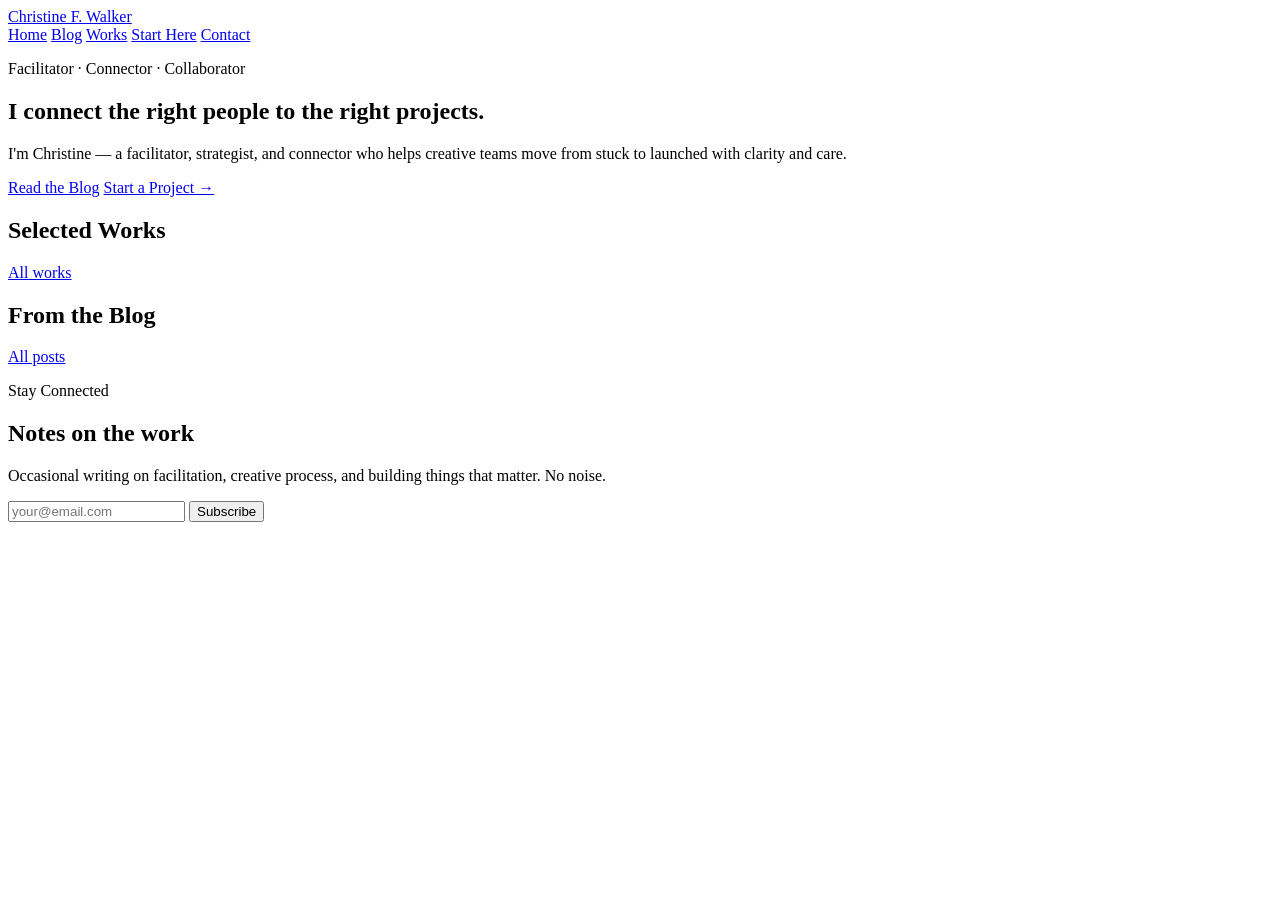
==== index.html @ 470bc573 "Create index.html" ====
<!DOCTYPE html>
<html lang="en">
<head>
  <meta charset="UTF-8" />
  <meta name="viewport" content="width=device-width, initial-scale=1.0" />
  <title>Christine F. Walker — Facilitator, Connector, Collaborator</title>
  <meta name="description" content="Christine F. Walker is a facilitator, strategist, and connector who helps creative teams move from stuck to launched." />
  <meta property="og:title" content="Christine F. Walker" />
  <meta property="og:description" content="Facilitator. Connector. Collaborator." />
  <meta property="og:type" content="website" />
  <meta property="og:url" content="https://christinefwalker.com" />
  <link rel="stylesheet" href="/css/style.css" />
</head>
<body>
  <nav id="nav">
    <div class="nav-inner">
      <a href="/" class="nav-logo">Christine F. Walker</a>
      <div class="nav-links">
        <a href="/" class="nav-link active">Home</a>
        <a href="/blog" class="nav-link">Blog</a>
        <a href="/works" class="nav-link">Works</a>
        <a href="/start" class="nav-link">Start Here</a>
        <a href="/contact" class="nav-link">Contact</a>
      </div>
    </div>
  </nav>

  <section class="hero">
    <div class="hero-bg"></div>
    <div class="hero-grain"></div>
    <div class="hero-content">
      <p class="eyebrow">Facilitator · Connector · Collaborator</p>
      <h1 class="hero-title">I connect the right people to the right projects.</h1>
      <p class="hero-sub">I'm Christine — a facilitator, strategist, and connector who helps creative teams move from stuck to launched with clarity and care.</p>
      <div class="btn-row">
        <a href="/blog" class="btn btn-dark">Read the Blog</a>
        <a href="/start" class="btn btn-outline">Start a Project →</a>
      </div>
    </div>
  </section>

  <section class="section section-white">
    <div class="container">
      <div class="section-header">
        <h2 class="section-title">Selected Works</h2>
        <a href="/works" class="link-muted">All works</a>
      </div>
      <div class="card-grid" id="works-grid"></div>
    </div>
  </section>

  <section class="section">
    <div class="container">
      <div class="section-header">
        <h2 class="section-title">From the Blog</h2>
        <a href="/blog" class="link-muted">All posts</a>
      </div>
      <div id="home-posts">
        <div class="skeleton-post"></div>
        <div class="skeleton-post"></div>
        <div class="skeleton-post"></div>
      </div>
    </div>
  </section>

  <section class="section section-dark">
    <div class="newsletter-inner">
      <p class="eyebrow eyebrow-gold">Stay Connected</p>
      <h2 class="newsletter-title">Notes on the work</h2>
      <p class="newsletter-sub">Occasional writing on facilitation, creative process, and building things that matter. No noise.</p>
      <div class="newsletter-form" id="newsletter-form">
        <input type="email" id="nl-email" placeholder="your@email.com" class="nl-input" />
        <button onclick="subscribeNewsletter()" class="nl-btn">Subscribe</button>
      </div>
    </div>
  </section>

  <div id="footer-placeholder"></div>

  <script src="/js/data.js"></script>
  <script src="/js/api.js"></script>
  <script>
    renderWorksGrid('works-grid', 3);
    fetchPosts(3).then(posts => renderPostList('home-posts', posts));
    renderFooter();
    function subscribeNewsletter() {
      const e = document.getElementById('nl-email').value;
      if (!e) return;
      document.getElementById('newsletter-form').innerHTML = '<p class="nl-thanks">You\'re in. Watch for something good. ✦</p>';
    }
  </script>
</body>
</html>
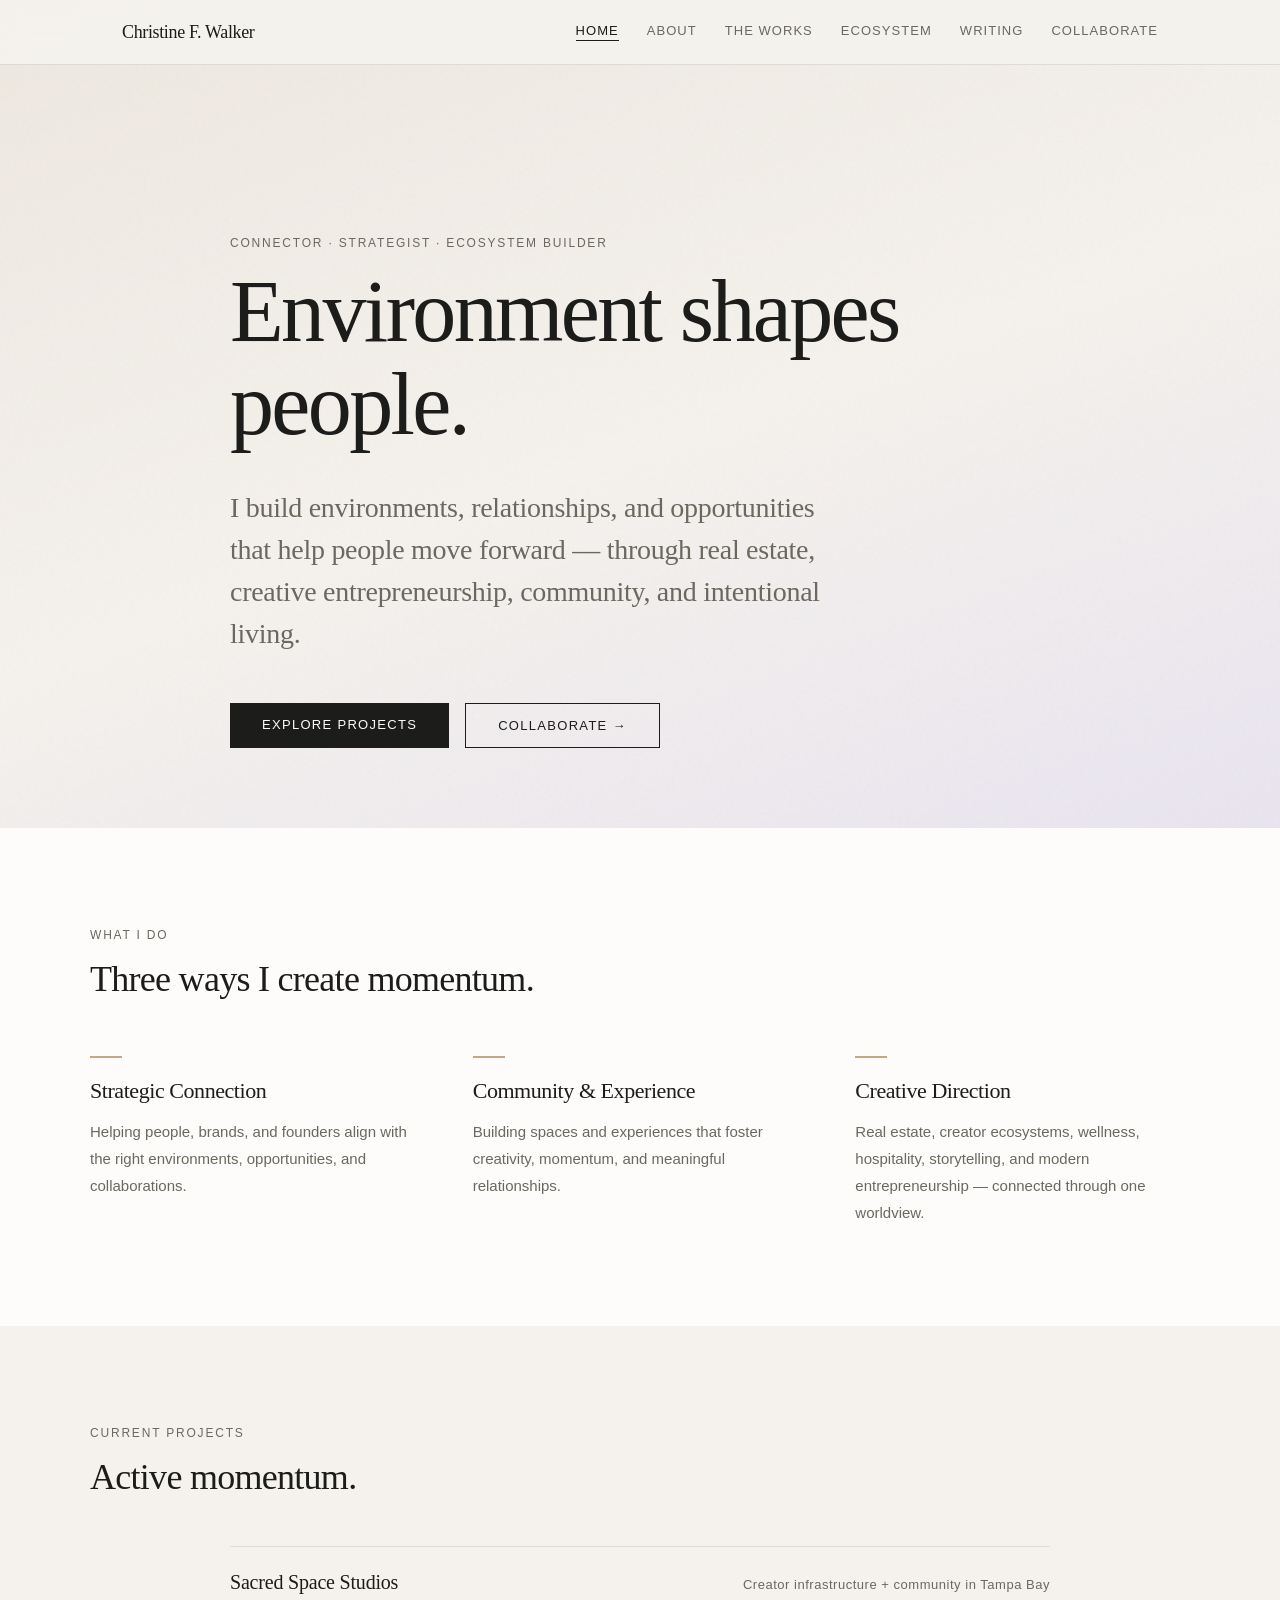
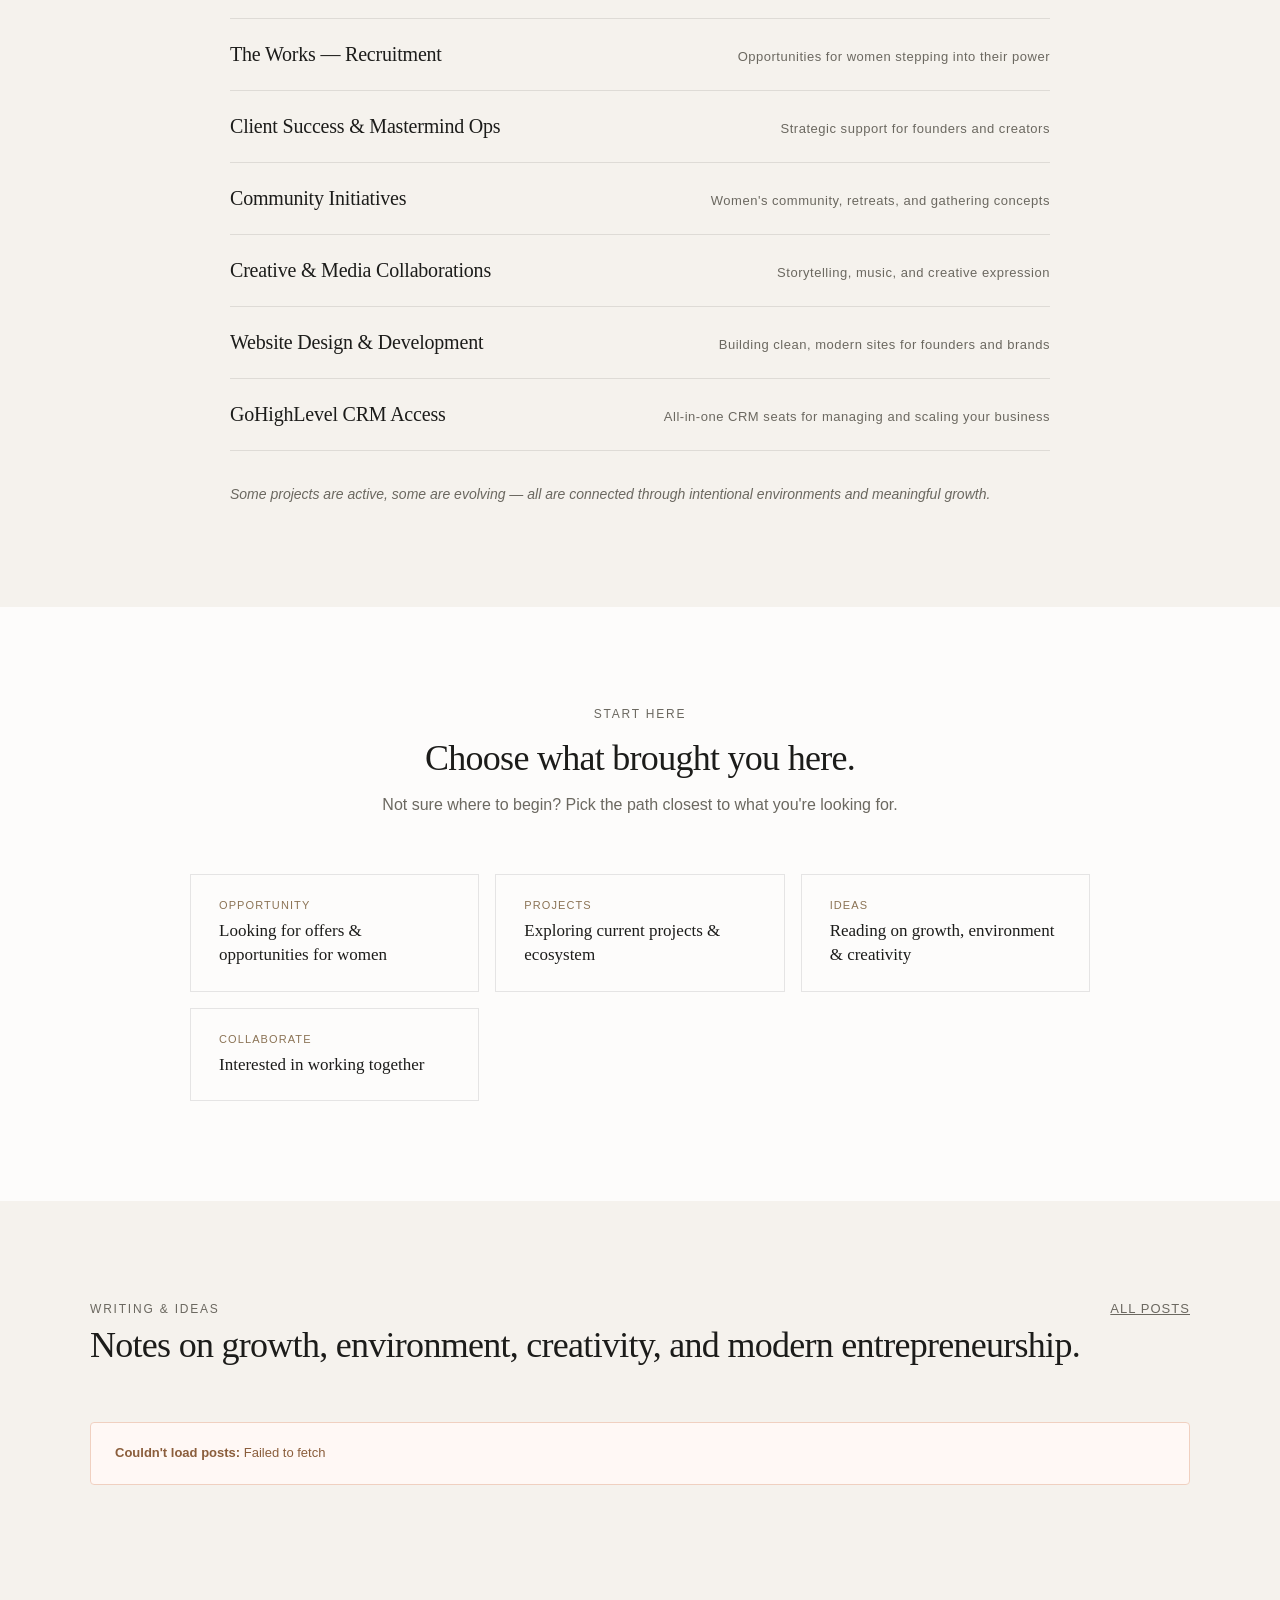
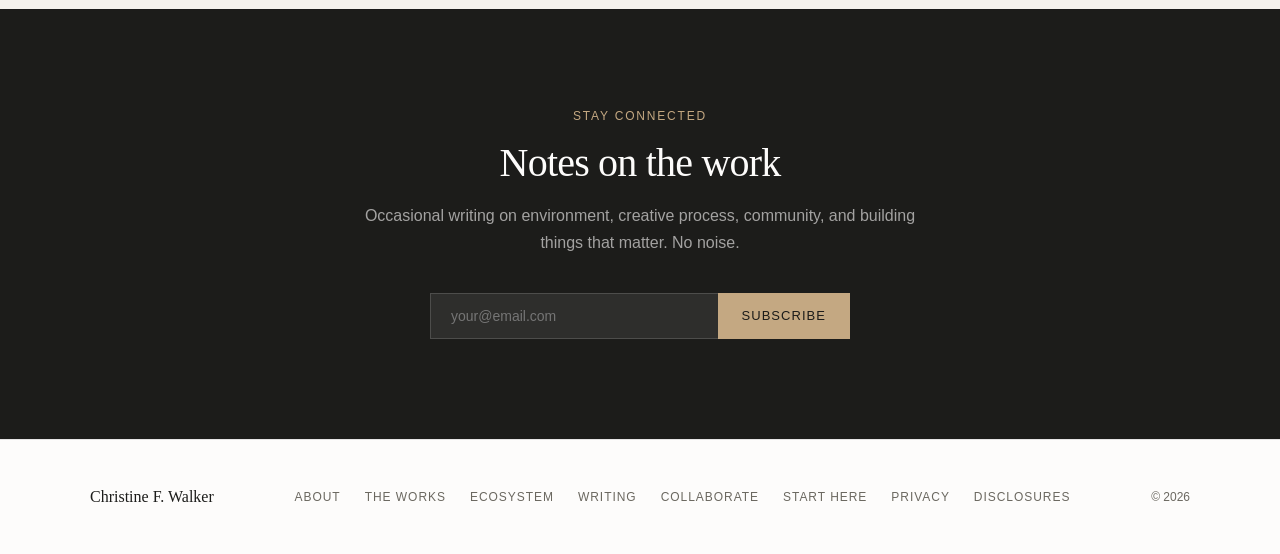
==== commit 66e8092a: "Merge pull request #6 from christinefwalker/agent-empowerment-of-women-4d39 Website strategy for rec" ====
--- a/index.html
+++ b/index.html
@@ -4,56 +4,146 @@
 <head>
   <meta charset="UTF-8" />
   <meta name="viewport" content="width=device-width, initial-scale=1.0" />
-  <title>Christine F. Walker — Facilitator, Connector, Collaborator</title>
-  <meta name="description" content="Christine F. Walker is a facilitator, strategist, and connector who helps creative teams move from stuck to launched." />
+  <title>Christine F. Walker — Environment Shapes People</title>
+  <meta name="description" content="Christine Walker builds environments, relationships, and opportunities that help people move forward. Real estate, creative entrepreneurship, community, and intentional living." />
   <meta property="og:title" content="Christine F. Walker" />
-  <meta property="og:description" content="Facilitator. Connector. Collaborator." />
+  <meta property="og:description" content="I build environments, relationships, and opportunities that help people move forward." />
   <meta property="og:type" content="website" />
   <meta property="og:url" content="https://christinefwalker.com" />
   <link rel="stylesheet" href="/css/style.css" />
 </head>
 <body>
-  <nav id="nav">
+  <a href="#main-content" class="skip-link">Skip to main content</a>
+  <nav id="nav" aria-label="Main navigation">
     <div class="nav-inner">
       <a href="/" class="nav-logo">Christine F. Walker</a>
       <div class="nav-links">
-        <a href="/" class="nav-link active">Home</a>
-        <a href="/blog" class="nav-link">Blog</a>
-        <a href="/works" class="nav-link">Works</a>
-        <a href="/start" class="nav-link">Start Here</a>
-        <a href="/contact" class="nav-link">Contact</a>
+        <a href="/" class="nav-link active" aria-current="page">Home</a>
+        <a href="/about" class="nav-link">About</a>
+        <a href="/works" class="nav-link">The Works</a>
+        <a href="/ecosystem" class="nav-link">Ecosystem</a>
+        <a href="/blog" class="nav-link">Writing</a>
+        <a href="/contact" class="nav-link">Collaborate</a>
       </div>
     </div>
   </nav>
 
+  <main id="main-content">
+
+  <!-- HERO -->
   <section class="hero">
     <div class="hero-bg"></div>
     <div class="hero-grain"></div>
     <div class="hero-content">
-      <p class="eyebrow">Facilitator · Connector · Collaborator</p>
-      <h1 class="hero-title">I connect the right people to the right projects.</h1>
-      <p class="hero-sub">I'm Christine — a facilitator, strategist, and connector who helps creative teams move from stuck to launched with clarity and care.</p>
+      <p class="eyebrow">Connector · Strategist · Ecosystem Builder</p>
+      <h1 class="hero-title">Environment shapes people.</h1>
+      <p class="hero-thesis">I build environments, relationships, and opportunities that help people move forward — through real estate, creative entrepreneurship, community, and intentional living.</p>
       <div class="btn-row">
-        <a href="/blog" class="btn btn-dark">Read the Blog</a>
-        <a href="/start" class="btn btn-outline">Start a Project →</a>
+        <a href="/ecosystem" class="btn btn-dark">Explore Projects</a>
+        <a href="/contact" class="btn btn-outline">Collaborate →</a>
       </div>
     </div>
   </section>
 
+  <!-- WHAT I DO -->
   <section class="section section-white">
     <div class="container">
-      <div class="section-header">
-        <h2 class="section-title">Selected Works</h2>
-        <a href="/works" class="link-muted">All works</a>
+      <p class="eyebrow">What I Do</p>
+      <h2 class="section-title" style="margin-bottom:56px">Three ways I create momentum.</h2>
+      <div class="wid-grid">
+        <div class="wid-col">
+          <span class="wid-accent"></span>
+          <h3>Strategic Connection</h3>
+          <p>Helping people, brands, and founders align with the right environments, opportunities, and collaborations.</p>
+        </div>
+        <div class="wid-col">
+          <span class="wid-accent"></span>
+          <h3>Community & Experience</h3>
+          <p>Building spaces and experiences that foster creativity, momentum, and meaningful relationships.</p>
+        </div>
+        <div class="wid-col">
+          <span class="wid-accent"></span>
+          <h3>Creative Direction</h3>
+          <p>Real estate, creator ecosystems, wellness, hospitality, storytelling, and modern entrepreneurship — connected through one worldview.</p>
+        </div>
       </div>
-      <div class="card-grid" id="works-grid"></div>
     </div>
   </section>
 
+  <!-- CURRENT PROJECTS -->
+  <section class="section">
+    <div class="container">
+      <p class="eyebrow">Current Projects</p>
+      <h2 class="section-title" style="margin-bottom:48px">Active momentum.</h2>
+      <div class="projects-list">
+        <a href="https://sacredspacestudios.net" target="_blank" rel="noopener noreferrer" class="project-row">
+          <span class="project-name">Sacred Space Studios</span>
+          <span class="project-desc">Creator infrastructure + community in Tampa Bay</span>
+        </a>
+        <a href="/works" class="project-row">
+          <span class="project-name">The Works — Recruitment</span>
+          <span class="project-desc">Opportunities for women stepping into their power</span>
+        </a>
+        <a href="/ecosystem" class="project-row">
+          <span class="project-name">Client Success & Mastermind Ops</span>
+          <span class="project-desc">Strategic support for founders and creators</span>
+        </a>
+        <a href="/ecosystem" class="project-row">
+          <span class="project-name">Community Initiatives</span>
+          <span class="project-desc">Women's community, retreats, and gathering concepts</span>
+        </a>
+        <a href="/ecosystem" class="project-row">
+          <span class="project-name">Creative & Media Collaborations</span>
+          <span class="project-desc">Storytelling, music, and creative expression</span>
+        </a>
+        <a href="/works" class="project-row">
+          <span class="project-name">Website Design & Development</span>
+          <span class="project-desc">Building clean, modern sites for founders and brands</span>
+        </a>
+        <a href="/works" class="project-row">
+          <span class="project-name">GoHighLevel CRM Access</span>
+          <span class="project-desc">All-in-one CRM seats for managing and scaling your business</span>
+        </a>
+      </div>
+      <p class="projects-note">Some projects are active, some are evolving — all are connected through intentional environments and meaningful growth.</p>
+    </div>
+  </section>
+
+  <!-- START HERE FUNNEL -->
+  <section class="section section-white">
+    <div class="container" style="text-align:center">
+      <p class="eyebrow">Start Here</p>
+      <h2 class="section-title" style="margin-bottom:12px">Choose what brought you here.</h2>
+      <p class="section-sub section-sub-center">Not sure where to begin? Pick the path closest to what you're looking for.</p>
+      <div class="funnel-grid">
+        <a href="/works" class="funnel-card">
+          <p class="funnel-label">Opportunity</p>
+          <p class="funnel-title">Looking for offers & opportunities for women</p>
+        </a>
+        <a href="/ecosystem" class="funnel-card">
+          <p class="funnel-label">Projects</p>
+          <p class="funnel-title">Exploring current projects & ecosystem</p>
+        </a>
+        <a href="/blog" class="funnel-card">
+          <p class="funnel-label">Ideas</p>
+          <p class="funnel-title">Reading on growth, environment & creativity</p>
+        </a>
+        <a href="/contact" class="funnel-card">
+          <p class="funnel-label">Collaborate</p>
+          <p class="funnel-title">Interested in working together</p>
+        </a>
+      </div>
+    </div>
+  </section>
+
+  <!-- WRITING / IDEAS -->
   <section class="section">
     <div class="container">
       <div class="section-header">
-        <h2 class="section-title">From the Blog</h2>
+        <div>
+          <p class="eyebrow" style="margin-bottom:8px">Writing & Ideas</p>
+          <h2 class="section-title">Notes on growth, environment, creativity, and modern entrepreneurship.</h2>
+        </div>
         <a href="/blog" class="link-muted">All posts</a>
       </div>
       <div id="home-posts">
@@ -64,24 +154,27 @@
     </div>
   </section>
 
+  <!-- NEWSLETTER -->
   <section class="section section-dark">
     <div class="newsletter-inner">
       <p class="eyebrow eyebrow-gold">Stay Connected</p>
       <h2 class="newsletter-title">Notes on the work</h2>
-      <p class="newsletter-sub">Occasional writing on facilitation, creative process, and building things that matter. No noise.</p>
+      <p class="newsletter-sub">Occasional writing on environment, creative process, community, and building things that matter. No noise.</p>
       <div class="newsletter-form" id="newsletter-form">
-        <input type="email" id="nl-email" placeholder="your@email.com" class="nl-input" />
+        <label for="nl-email" class="sr-only">Email address</label>
+        <input type="email" id="nl-email" placeholder="your@email.com" class="nl-input" aria-label="Email address" />
         <button onclick="subscribeNewsletter()" class="nl-btn">Subscribe</button>
       </div>
     </div>
   </section>
+
+  </main>
 
   <div id="footer-placeholder"></div>
 
   <script src="/js/data.js"></script>
   <script src="/js/api.js"></script>
   <script>
-    renderWorksGrid('works-grid', 3);
     fetchPosts(3).then(posts => renderPostList('home-posts', posts));
     renderFooter();
     function subscribeNewsletter() {
--- a/css/style.css
+++ b/css/style.css
@@ -0,0 +1,278 @@
+
+
+*, *::before, *::after { box-sizing: border-box; margin: 0; padding: 0; }
+
+:root {
+  --bg: #F5F2ED;
+  --ink: #1C1C1A;
+  --muted: #6B6860;
+  --accent: #C4A882;
+  --accent-dark: #8B7355;
+  --white: #FDFCFB;
+  --border: rgba(28,28,26,0.10);
+  --ff: Georgia, 'Times New Roman', serif;
+  --ffs: 'Helvetica Neue', Arial, sans-serif;
+}
+
+html { scroll-behavior: smooth; }
+body { background: var(--bg); color: var(--ink); font-family: var(--ffs); -webkit-font-smoothing: antialiased; }
+a { color: inherit; text-decoration: none; }
+::selection { background: var(--accent); color: var(--white); }
+
+/* Skip-to-content link */
+.skip-link { position: absolute; top: -100%; left: 16px; background: var(--ink); color: var(--white); padding: 12px 24px; z-index: 200; font-size: 14px; font-family: var(--ffs); }
+.skip-link:focus { top: 8px; }
+
+/* Focus styles */
+:focus-visible { outline: 2px solid var(--accent); outline-offset: 2px; }
+a:focus-visible, button:focus-visible, input:focus-visible, textarea:focus-visible, select:focus-visible { outline: 2px solid var(--accent); outline-offset: 2px; }
+.btn:focus-visible { outline-offset: 4px; }
+.nav-link:focus-visible { outline-offset: 4px; }
+.work-card:focus-visible { outline-offset: 0; }
+.post-item:focus-visible { outline-offset: 0; }
+
+/* Visually hidden but accessible */
+.sr-only { position: absolute; width: 1px; height: 1px; padding: 0; margin: -1px; overflow: hidden; clip: rect(0,0,0,0); white-space: nowrap; border: 0; }
+
+.grain, .hero-grain {
+  position: absolute; inset: 0; pointer-events: none;
+  background-image: url("data:image/svg+xml,%3Csvg viewBox='0 0 256 256' xmlns='http://www.w3.org/2000/svg'%3E%3Cfilter id='n'%3E%3CfeTurbulence type='fractalNoise' baseFrequency='0.9' numOctaves='4' stitchTiles='stitch'/%3E%3C/filter%3E%3Crect width='100%25' height='100%25' filter='url(%23n)' opacity='0.04'/%3E%3C/svg%3E");
+}
+
+#nav {
+  position: fixed; top: 0; left: 0; right: 0; z-index: 100;
+  background: rgba(245,242,237,0.92); backdrop-filter: blur(12px);
+  border-bottom: 1px solid var(--border);
+}
+.nav-inner { max-width: 1100px; margin: 0 auto; padding: 0 32px; height: 64px; display: flex; align-items: center; justify-content: space-between; }
+.nav-logo { font-family: var(--ff); font-size: 18px; color: var(--ink); letter-spacing: -0.02em; }
+.nav-links { display: flex; gap: 28px; }
+.nav-link { font-size: 13px; letter-spacing: 0.08em; text-transform: uppercase; color: var(--muted); padding-bottom: 2px; border-bottom: 1px solid transparent; transition: color 0.2s, border-color 0.2s; }
+.nav-link.active, .nav-link:hover { color: var(--ink); border-bottom-color: var(--ink); }
+
+.btn { display: inline-block; cursor: pointer; font-family: var(--ffs); font-size: 13px; letter-spacing: 0.1em; text-transform: uppercase; padding: 14px 32px; border: none; transition: opacity 0.2s; }
+.btn:hover { opacity: 0.85; }
+.btn-dark { background: var(--ink); color: var(--white); }
+.btn-outline { background: transparent; color: var(--ink); border: 1px solid var(--ink); }
+.btn-full { width: 100%; text-align: center; display: block; }
+.btn-row { display: flex; gap: 16px; flex-wrap: wrap; }
+
+.tag { display: inline-block; font-size: 11px; letter-spacing: 0.12em; text-transform: uppercase; background: rgba(196,168,130,0.27); color: var(--accent-dark); padding: 4px 12px; border-radius: 20px; }
+.eyebrow { font-size: 12px; letter-spacing: 0.15em; text-transform: uppercase; color: var(--muted); margin-bottom: 16px; }
+.eyebrow-gold { color: var(--accent); }
+
+.hero { min-height: 92vh; display: flex; flex-direction: column; justify-content: flex-end; padding: 0 32px 80px; position: relative; overflow: hidden; }
+.hero-bg { position: fixed; top: 0; left: 0; right: 0; bottom: 0; z-index: -2; background: linear-gradient(160deg, #EDE8E0 0%, #F5F2ED 50%, #E8E3F0 100%); }
+.hero-grain { position: fixed; top: 0; left: 0; right: 0; bottom: 0; z-index: -1; }
+.hero-content { max-width: 820px; margin: 0 auto; width: 100%; }
+.hero-title { font-family: var(--ff); font-size: clamp(42px, 7vw, 88px); font-weight: 400; letter-spacing: -0.03em; line-height: 1.05; margin-bottom: 36px; }
+.hero-sub { font-size: 18px; color: var(--muted); line-height: 1.7; max-width: 520px; margin-bottom: 48px; }
+
+.section { padding: 100px 32px; }
+.section-white { background: var(--white); }
+.section-dark { background: var(--ink); }
+.container { max-width: 1100px; margin: 0 auto; }
+.section-header { display: flex; justify-content: space-between; align-items: baseline; margin-bottom: 56px; }
+.section-title { font-family: var(--ff); font-size: 36px; font-weight: 400; letter-spacing: -0.02em; }
+.link-muted { font-size: 13px; letter-spacing: 0.08em; text-transform: uppercase; color: var(--muted); text-decoration: underline; }
+
+.card-grid { display: grid; grid-template-columns: repeat(auto-fit, minmax(280px, 1fr)); gap: 24px; }
+.work-card { background: var(--white); cursor: pointer; overflow: hidden; transition: opacity 0.2s; }
+.work-card:hover { opacity: 0.9; }
+.work-card-hero { height: 200px; position: relative; display: flex; align-items: center; justify-content: center; overflow: hidden; }
+.work-card-img { max-width: 80%; max-height: 160px; object-fit: contain; position: relative; z-index: 1; }
+.work-card-badge { position: absolute; top: 20px; right: 20px; background: var(--ink); color: var(--white); font-size: 10px; letter-spacing: 0.12em; text-transform: uppercase; padding: 4px 10px; }
+.work-card-tag { position: absolute; bottom: 20px; left: 20px; }
+.work-card-body { padding: 22px 24px 26px; }
+.work-card-row { display: flex; justify-content: space-between; align-items: baseline; }
+.work-card-title { font-family: var(--ff); font-size: 22px; font-weight: 400; letter-spacing: -0.02em; }
+.work-card-year { color: var(--muted); font-size: 13px; }
+.work-card-desc { color: var(--muted); font-size: 14px; line-height: 1.7; margin-top: 8px; }
+
+.post-item { cursor: pointer; padding: 32px 0; border-bottom: 1px solid var(--border); display: flex; justify-content: space-between; align-items: flex-start; gap: 24px; transition: opacity 0.2s; }
+.post-item:hover { opacity: 0.75; }
+.post-body { flex: 1; }
+.post-tag { margin-bottom: 12px; }
+.post-title { font-family: var(--ff); font-size: 22px; font-weight: 400; letter-spacing: -0.02em; margin-bottom: 10px; line-height: 1.3; }
+.post-excerpt { color: var(--muted); font-size: 14px; line-height: 1.7; }
+.post-date { color: var(--muted); font-size: 12px; letter-spacing: 0.06em; white-space: nowrap; padding-top: 4px; }
+
+@keyframes shimmer { 0% { background-position: 200% 0; } 100% { background-position: -200% 0; } }
+.skeleton-post { padding: 32px 0; border-bottom: 1px solid var(--border); min-height: 100px;
+  background: linear-gradient(90deg, #e8e3dc, #f0ebe4, #e8e3dc); background-size: 200% 100%; animation: shimmer 1.4s infinite; }
+
+.newsletter-inner { max-width: 560px; margin: 0 auto; text-align: center; }
+.newsletter-title { font-family: var(--ff); font-size: 40px; font-weight: 400; color: var(--white); letter-spacing: -0.02em; margin-bottom: 16px; }
+.newsletter-sub { color: rgba(253,252,251,0.6); line-height: 1.7; margin-bottom: 36px; }
+.newsletter-form { display: flex; max-width: 420px; margin: 0 auto; }
+.nl-input { flex: 1; background: rgba(255,255,255,0.08); border: 1px solid rgba(255,255,255,0.15); border-right: none; padding: 14px 20px; color: var(--white); font-size: 14px; outline: none; font-family: var(--ffs); }
+.nl-btn { background: var(--accent); border: none; color: var(--ink); padding: 14px 24px; cursor: pointer; font-size: 13px; font-family: var(--ffs); letter-spacing: 0.08em; text-transform: uppercase; }
+.nl-thanks { color: var(--accent); font-family: var(--ff); font-size: 18px; }
+
+.divider { height: 1px; background: var(--border); margin: 48px 0; }
+.page-hero { padding: 140px 32px 80px; position: relative; }
+.page-title { font-family: var(--ff); font-size: clamp(36px, 5vw, 60px); font-weight: 400; letter-spacing: -0.03em; line-height: 1.05; margin-bottom: 16px; }
+.page-sub { color: var(--muted); font-size: 17px; line-height: 1.7; margin-bottom: 64px; max-width: 560px; }
+
+.form-wrap { max-width: 640px; margin: 0 auto; }
+.form-field { margin-bottom: 32px; }
+.form-label { display: block; font-size: 12px; letter-spacing: 0.1em; text-transform: uppercase; color: var(--muted); margin-bottom: 8px; }
+.form-input, .form-textarea, .form-select { width: 100%; background: transparent; border: none; border-bottom: 1px solid var(--border); padding: 12px 0; font-size: 15px; color: var(--ink); outline: none; font-family: var(--ffs); resize: vertical; }
+.form-select { appearance: none; }
+
+.error-note { padding: 20px 24px; background: #fff8f5; border: 1px solid #f0d0c0; border-radius: 4px; margin-bottom: 24px; font-size: 13px; color: #8B5E3C; line-height: 1.6; }
+
+.work-detail-hero { min-height: 380px; position: relative; margin-top: 64px; display: flex; flex-direction: column; justify-content: flex-end; }
+.work-detail-hero-inner { max-width: 1100px; margin: 0 auto; padding: 0 32px 56px; width: 100%; position: relative; }
+.back-link { display: inline-block; font-size: 13px; letter-spacing: 0.08em; text-transform: uppercase; color: var(--muted); margin-bottom: 28px; }
+.back-link:hover { color: var(--ink); }
+.outcome-item { display: flex; gap: 16px; margin-bottom: 16px; align-items: flex-start; }
+.outcome-star { color: var(--accent); font-size: 18px; }
+.outcome-text { font-family: var(--ff); font-size: 18px; line-height: 1.5; }
+.cta-box { margin-top: 64px; padding: 40px; background: var(--white); text-align: center; }
+.cta-box p { font-family: var(--ff); font-size: 22px; margin-bottom: 24px; }
+
+.work-card-link { display: inline-block; font-size: 11px; letter-spacing: 0.06em; color: var(--accent-dark); margin-top: 8px; }
+
+.work-detail-body { max-width: 760px; margin: 0 auto; padding: 64px 32px 100px; }
+.work-detail-content {}
+.work-intro { font-family: var(--ff); font-size: 20px; line-height: 1.75; margin-bottom: 20px; }
+.work-detail-content p { font-size: 15px; color: var(--muted); line-height: 1.8; margin-bottom: 20px; }
+.work-section-title { font-family: var(--ff); font-size: 24px; font-weight: 400; letter-spacing: -0.02em; margin: 48px 0 20px; }
+.work-image-feature { border-radius: 0; overflow: hidden; }
+.outcome-list { margin-bottom: 48px; }
+.work-visit-link { margin: 48px 0; }
+.work-related-section { margin-top: 72px; padding-top: 48px; border-top: 1px solid var(--border); }
+
+.cc-grid { display: grid; grid-template-columns: 1fr 320px; gap: 56px; align-items: start; max-width: 1040px; margin: 0 auto; padding: 64px 32px 100px; }
+.cc-arc { display: flex; align-items: center; background: var(--white); padding: 18px 24px; margin-bottom: 40px; flex-wrap: wrap; gap: 4px; }
+.cc-arc-item { font-family: var(--ff); font-size: 15px; }
+.cc-arc-sep { color: var(--accent); margin: 0 10px; font-size: 16px; }
+.cc-toggle { background: none; border: 1px solid var(--border); cursor: pointer; padding: 12px 20px; font-family: var(--ffs); font-size: 12px; letter-spacing: 0.1em; text-transform: uppercase; color: var(--muted); margin-bottom: 40px; }
+.cc-part-header { background: var(--ink); padding: 12px 20px; margin-top: 20px; }
+.cc-part-label { font-size: 10px; letter-spacing: 0.12em; text-transform: uppercase; color: var(--accent); }
+.cc-part-title { font-family: var(--ff); font-size: 16px; color: var(--white); margin-top: 2px; }
+.cc-q { padding: 16px 0; border-bottom: 1px solid var(--border); }
+.cc-q-num { font-size: 10px; letter-spacing: 0.12em; color: var(--accent); font-weight: 700; margin-bottom: 6px; }
+.cc-q-text { font-family: var(--ff); font-size: 16px; margin-bottom: 6px; line-height: 1.3; }
+.cc-q-why { font-size: 12px; color: var(--muted); line-height: 1.5; }
+.cc-sq-block { padding: 24px 28px; background: var(--ink); margin-top: 40px; }
+.cc-sq-label { font-size: 11px; letter-spacing: 0.12em; text-transform: uppercase; color: var(--accent); margin-bottom: 10px; }
+.cc-sq-title { font-family: var(--ff); font-size: 17px; color: var(--white); line-height: 1.6; margin-bottom: 8px; }
+.cc-sq-desc { font-size: 13px; color: rgba(253,252,251,0.55); line-height: 1.7; }
+.cc-card { background: var(--white); padding: 28px; border: 1px solid var(--border); position: sticky; top: 88px; }
+.cc-card-title { font-family: var(--ff); font-size: 19px; line-height: 1.3; margin-bottom: 8px; }
+.cc-card-sub { font-size: 13px; color: var(--muted); line-height: 1.6; margin-bottom: 24px; }
+.cc-checklist { margin-top: 12px; padding: 18px 20px; background: var(--bg); border: 1px solid var(--border); }
+.cc-check-label { font-size: 11px; letter-spacing: 0.1em; text-transform: uppercase; color: var(--muted); margin-bottom: 10px; }
+.cc-check-item { display: flex; gap: 8px; margin-bottom: 8px; align-items: flex-start; }
+.cc-check-star { color: var(--accent); font-size: 12px; margin-top: 2px; }
+.cc-check-text { font-size: 12px; color: var(--ink); line-height: 1.5; }
+
+.about-hero { background: linear-gradient(160deg, #EDE8E0, #E8E3F0); padding: 140px 32px 100px; position: relative; }
+.about-quote { font-family: var(--ff); font-size: clamp(32px, 5vw, 60px); font-weight: 400; letter-spacing: -0.03em; line-height: 1.08; }
+.prose { max-width: 680px; margin: 0 auto; padding: 72px 32px 100px; }
+.prose p { font-family: var(--ff); font-size: 19px; line-height: 1.8; margin-bottom: 28px; }
+
+.next-step { margin-bottom: 32px; padding-bottom: 32px; border-bottom: 1px solid var(--border); }
+.next-step h3 { font-family: var(--ff); font-size: 18px; font-weight: 400; margin-bottom: 8px; }
+.next-step p { color: var(--muted); font-size: 15px; line-height: 1.7; }
+
+footer { background: var(--white); border-top: 1px solid var(--border); padding: 48px 32px; }
+.footer-inner { max-width: 1100px; margin: 0 auto; display: flex; justify-content: space-between; align-items: center; flex-wrap: wrap; gap: 20px; }
+.footer-logo { font-family: var(--ff); font-size: 16px; }
+.footer-links { display: flex; gap: 24px; flex-wrap: wrap; align-items: center; }
+.footer-link { font-size: 12px; letter-spacing: 0.08em; text-transform: uppercase; color: var(--muted); }
+.footer-link:hover { color: var(--ink); }
+.footer-copy { font-size: 12px; color: var(--muted); }
+
+.simple-page { max-width: 680px; margin: 0 auto; padding: 140px 32px 100px; }
+.simple-page h1 { font-family: var(--ff); font-size: 42px; font-weight: 400; letter-spacing: -0.03em; margin-bottom: 48px; }
+.simple-page p { font-size: 15px; line-height: 1.8; color: var(--muted); margin-bottom: 16px; }
+
+.article-content { font-family: var(--ff); font-size: 19px; line-height: 1.8; }
+.article-content p { margin-bottom: 28px; }
+.article-content h2 { font-size: 28px; font-weight: 400; letter-spacing: -0.02em; margin: 48px 0 20px; }
+.article-content h3 { font-size: 22px; font-weight: 400; letter-spacing: -0.02em; margin: 40px 0 16px; }
+.article-content blockquote { border-left: 3px solid var(--accent); padding: 4px 0 4px 24px; margin: 32px 0; color: var(--muted); font-style: italic; }
+.article-content ul, .article-content ol { padding-left: 24px; margin-bottom: 28px; }
+.article-content li { margin-bottom: 8px; }
+.article-content img { max-width: 100%; height: auto; margin: 32px 0; }
+.article-content a { color: var(--accent-dark); text-decoration: underline; }
+.article-content a:hover { color: var(--ink); }
+.article-content figure { margin: 32px 0; }
+.article-content figcaption { font-family: var(--ffs); font-size: 13px; color: var(--muted); margin-top: 8px; }
+
+.form-success { text-align: center; padding: 80px 40px; background: var(--white); }
+.form-success h1, .form-success h3 { font-family: var(--ff); font-size: 28px; margin-bottom: 12px; font-weight: 400; }
+.form-success p { color: var(--muted); line-height: 1.7; }
+
+/* What I Do — 3 Column */
+.wid-grid { display: grid; grid-template-columns: repeat(3, 1fr); gap: 48px; max-width: 1100px; margin: 0 auto; }
+.wid-col { }
+.wid-col h3 { font-family: var(--ff); font-size: 22px; font-weight: 400; letter-spacing: -0.02em; margin-bottom: 14px; }
+.wid-col p { font-size: 15px; color: var(--muted); line-height: 1.8; }
+.wid-col .wid-accent { display: block; width: 32px; height: 2px; background: var(--accent); margin-bottom: 20px; }
+
+/* Current Projects */
+.projects-list { max-width: 820px; margin: 0 auto; }
+.project-row { display: flex; justify-content: space-between; align-items: baseline; padding: 24px 0; border-bottom: 1px solid var(--border); transition: opacity 0.2s; gap: 16px; }
+.project-row:first-child { border-top: 1px solid var(--border); }
+a.project-row:hover { opacity: 0.7; }
+.project-name { font-family: var(--ff); font-size: 20px; font-weight: 400; letter-spacing: -0.01em; }
+.project-desc { font-size: 13px; color: var(--muted); letter-spacing: 0.04em; text-align: right; flex-shrink: 0; }
+.projects-note { font-size: 14px; color: var(--muted); line-height: 1.7; margin-top: 32px; font-style: italic; max-width: 820px; margin-left: auto; margin-right: auto; }
+
+/* Collaborate / Ways to Work */
+.collab-grid { display: grid; grid-template-columns: repeat(3, 1fr); gap: 20px; max-width: 1100px; margin: 0 auto; }
+.collab-item { padding: 28px; border: 1px solid var(--border); background: var(--white); transition: border-color 0.2s; }
+.collab-item:hover { border-color: var(--accent); }
+.collab-item h4 { font-family: var(--ff); font-size: 17px; font-weight: 400; margin-bottom: 8px; }
+.collab-item p { font-size: 13px; color: var(--muted); line-height: 1.6; }
+
+/* Start Here Funnel */
+.funnel-grid { display: grid; grid-template-columns: repeat(auto-fit, minmax(220px, 1fr)); gap: 16px; max-width: 900px; margin: 0 auto; }
+.funnel-card { display: block; padding: 24px 28px; border: 1px solid var(--border); background: var(--white); transition: border-color 0.2s, background 0.2s; text-align: left; }
+.funnel-card:hover { border-color: var(--accent); background: rgba(196,168,130,0.06); }
+.funnel-card .funnel-label { font-size: 11px; letter-spacing: 0.1em; text-transform: uppercase; color: var(--accent-dark); margin-bottom: 8px; }
+.funnel-card .funnel-title { font-family: var(--ff); font-size: 17px; font-weight: 400; line-height: 1.4; }
+
+/* Section subtitle */
+.section-sub { font-size: 16px; color: var(--muted); line-height: 1.7; max-width: 560px; margin-bottom: 56px; }
+.section-sub-center { text-align: center; margin-left: auto; margin-right: auto; }
+
+/* Works recruitment page */
+.offers-grid { display: grid; grid-template-columns: repeat(auto-fit, minmax(300px, 1fr)); gap: 24px; max-width: 1100px; margin: 0 auto; }
+.offer-card { padding: 36px; background: var(--white); border: 1px solid var(--border); transition: border-color 0.2s; }
+.offer-card:hover { border-color: var(--accent); }
+.offer-card .offer-icon { font-size: 11px; letter-spacing: 0.12em; text-transform: uppercase; color: var(--accent-dark); margin-bottom: 16px; }
+.offer-card h3 { font-family: var(--ff); font-size: 22px; font-weight: 400; letter-spacing: -0.02em; margin-bottom: 12px; }
+.offer-card p { font-size: 14px; color: var(--muted); line-height: 1.7; }
+.offer-card-link { text-decoration: none; color: inherit; display: block; }
+.offer-card-link .offer-card { cursor: pointer; }
+.offer-card-link:hover .offer-card { border-color: var(--accent); }
+.offer-cta { display: inline-block; margin-top: 16px; font-size: 13px; letter-spacing: 0.04em; color: var(--accent-dark); font-weight: 500; }
+
+/* Credibility signals */
+.cred-row { display: flex; flex-wrap: wrap; gap: 32px; margin-top: 48px; margin-bottom: 48px; }
+.cred-item { font-size: 13px; color: var(--muted); letter-spacing: 0.04em; line-height: 1.5; }
+.cred-item strong { color: var(--ink); font-weight: 400; font-family: var(--ff); font-size: 15px; display: block; margin-bottom: 2px; }
+
+/* Hero thesis */
+.hero-thesis { font-family: var(--ff); font-size: clamp(20px, 3vw, 28px); font-weight: 400; color: var(--muted); line-height: 1.5; letter-spacing: -0.01em; margin-bottom: 48px; max-width: 620px; }
+
+@media (max-width: 768px) {
+  .nav-links { gap: 16px; }
+  .nav-link { font-size: 11px; }
+  .cc-grid { grid-template-columns: 1fr; }
+  .hero { padding: 0 20px 60px; }
+  .section { padding: 64px 20px; }
+  .prose { padding: 48px 20px 80px; }
+  .hero-title { font-size: clamp(36px, 8vw, 60px); }
+  .wid-grid { grid-template-columns: 1fr; gap: 32px; }
+  .collab-grid { grid-template-columns: 1fr; }
+  .project-row { flex-direction: column; gap: 4px; }
+  .project-desc { text-align: left; }
+  .offers-grid { grid-template-columns: 1fr; }
+  .cred-row { flex-direction: column; gap: 20px; }
+}
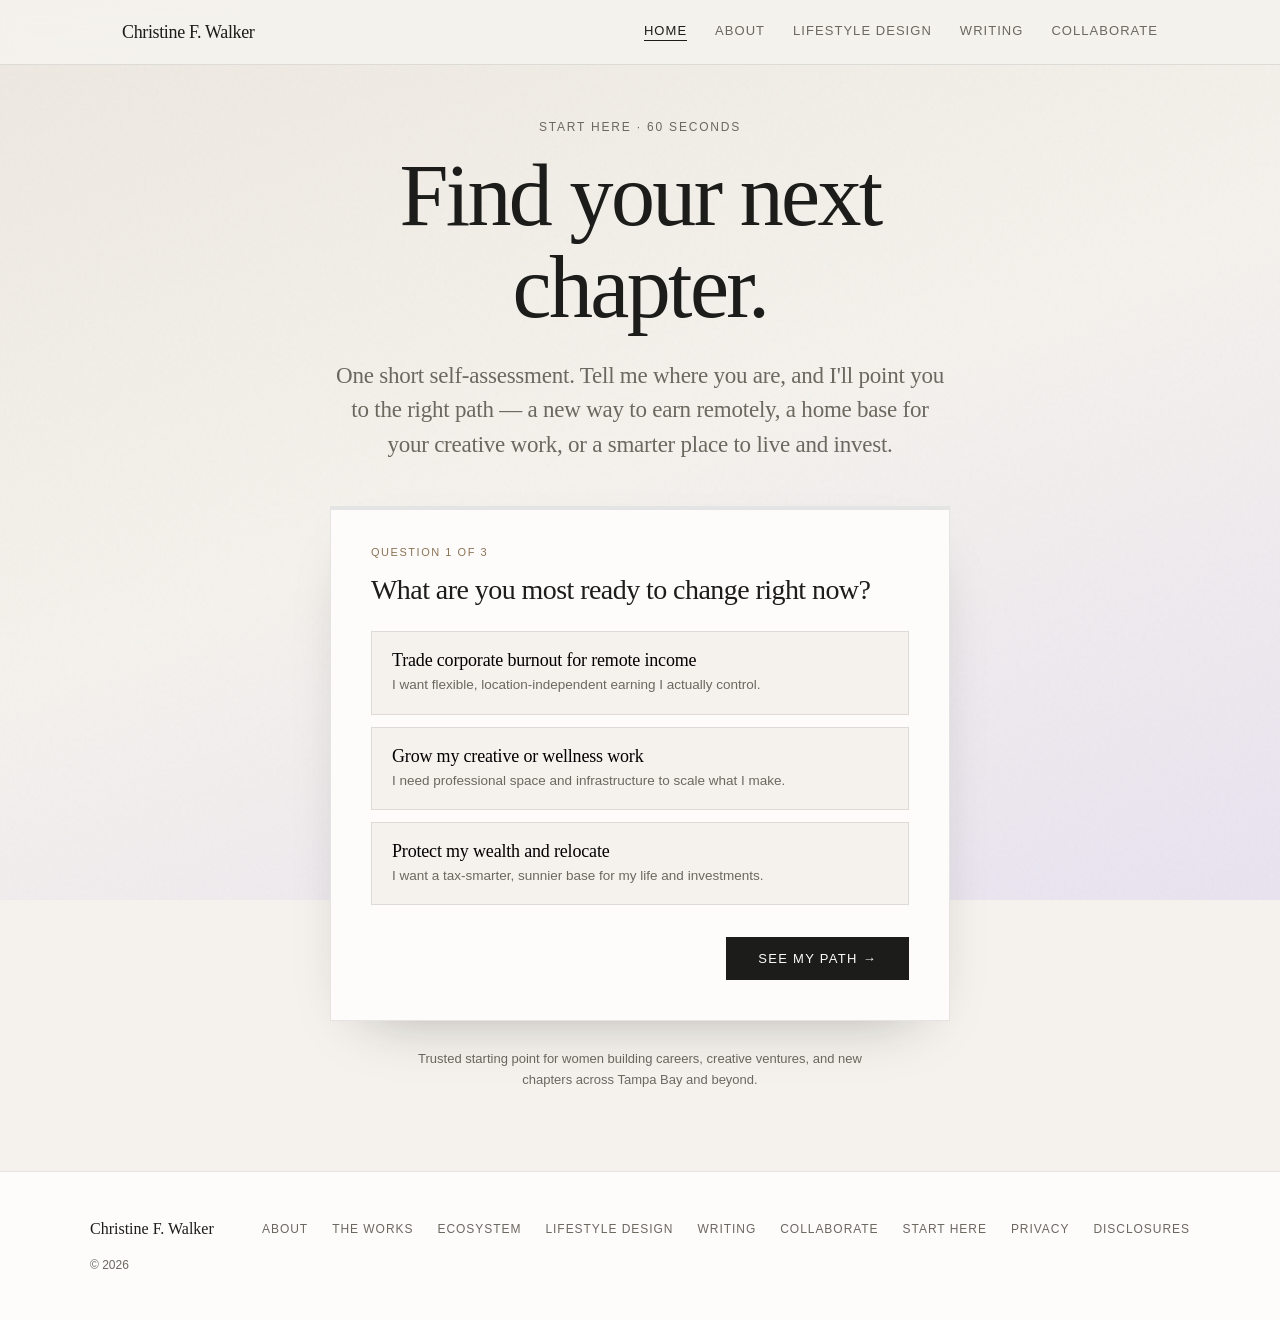
==== commit 6532aa33: "Streamline homepage with a single entry point for Financial Feminine Freedom Self-Assessment - Sessi" ====
--- a/index.html
+++ b/index.html
@@ -4,13 +4,17 @@
 <head>
   <meta charset="UTF-8" />
   <meta name="viewport" content="width=device-width, initial-scale=1.0" />
-  <title>Christine F. Walker — Environment Shapes People</title>
-  <meta name="description" content="Christine Walker builds environments, relationships, and opportunities that help people move forward. Real estate, creative entrepreneurship, community, and intentional living." />
-  <meta property="og:title" content="Christine F. Walker" />
-  <meta property="og:description" content="I build environments, relationships, and opportunities that help people move forward." />
+  <title>Christine F. Walker — Financial Feminine Freedom Self-Assessment</title>
+  <meta name="description" content="A short self-assessment that helps you find your next chapter — remote income, a creative home base, or a tax-smart relocation. One clear starting point, then a direct path forward." />
+  <meta property="og:title" content="Financial Feminine Freedom Self-Assessment" />
+  <meta property="og:description" content="Answer a few questions and get pointed to the path that fits — career, creative, or relocation." />
   <meta property="og:type" content="website" />
   <meta property="og:url" content="https://christinefwalker.com" />
   <link rel="stylesheet" href="/css/style.css" />
+  <!-- GoHighLevel / LeadConnector external tracking -->
+  <meta name="theme-color" content="#F5F2ED" />
+  <link rel="preconnect" href="https://link.msgsndr.com" crossorigin />
+  <script async src="https://link.msgsndr.com/js/external-tracking.js" data-tracking-id="tk_86ec30b65a8c466daa4af1b42eb26058"></script>
 </head>
 <body>
   <a href="#main-content" class="skip-link">Skip to main content</a>
@@ -20,8 +24,7 @@
       <div class="nav-links">
         <a href="/" class="nav-link active" aria-current="page">Home</a>
         <a href="/about" class="nav-link">About</a>
-        <a href="/works" class="nav-link">The Works</a>
-        <a href="/ecosystem" class="nav-link">Ecosystem</a>
+        <a href="/lifestyle" class="nav-link">Lifestyle Design</a>
         <a href="/blog" class="nav-link">Writing</a>
         <a href="/contact" class="nav-link">Collaborate</a>
       </div>
@@ -30,141 +33,131 @@
 
   <main id="main-content">
 
-  <!-- HERO -->
-  <section class="hero">
+  <!-- HERO + ASSESSMENT -->
+  <section class="hero hero-assess">
     <div class="hero-bg"></div>
     <div class="hero-grain"></div>
-    <div class="hero-content">
-      <p class="eyebrow">Connector · Strategist · Ecosystem Builder</p>
-      <h1 class="hero-title">Environment shapes people.</h1>
-      <p class="hero-thesis">I build environments, relationships, and opportunities that help people move forward — through real estate, creative entrepreneurship, community, and intentional living.</p>
-      <div class="btn-row">
-        <a href="/ecosystem" class="btn btn-dark">Explore Projects</a>
-        <a href="/contact" class="btn btn-outline">Collaborate →</a>
-      </div>
+    <div class="assess-intro">
+      <p class="eyebrow">Start Here · 60 Seconds</p>
+      <h1 class="hero-title">Find your next chapter.</h1>
+      <p class="hero-thesis">One short self-assessment. Tell me where you are, and I'll point you to the right path — a new way to earn remotely, a home base for your creative work, or a smarter place to live and invest.</p>
     </div>
-  </section>
 
-  <!-- WHAT I DO -->
-  <section class="section section-white">
-    <div class="container">
-      <p class="eyebrow">What I Do</p>
-      <h2 class="section-title" style="margin-bottom:56px">Three ways I create momentum.</h2>
-      <div class="wid-grid">
-        <div class="wid-col">
-          <span class="wid-accent"></span>
-          <h3>Strategic Connection</h3>
-          <p>Helping people, brands, and founders align with the right environments, opportunities, and collaborations.</p>
+    <div class="assess-wrap">
+      <!-- Netlify Forms detects this form at build time. Submission is sent via AJAX,
+           then the visitor is routed to the matching funnel. -->
+      <form
+        id="assessment-form"
+        name="assessment"
+        method="POST"
+        data-netlify="true"
+        netlify-honeypot="bot-field"
+        action="/thank-you"
+      >
+        <input type="hidden" name="form-name" value="assessment" />
+        <input type="hidden" name="form-label" value="New Lead — Financial Feminine Freedom Self-Assessment" />
+        <input type="hidden" name="segment" id="assess-segment" value="" />
+        <input type="hidden" name="q1" value="" />
+        <input type="hidden" name="q2" value="" />
+        <input type="hidden" name="q3" value="" />
+        <p class="hp-field"><label>Don't fill this out: <input name="bot-field" /></label></p>
+
+        <div class="assess-card">
+          <div class="assess-progress" aria-hidden="true"><span class="assess-progress-bar" id="assess-progress-bar"></span></div>
+
+          <!-- STEP 1 -->
+          <div class="assess-step is-active" data-step="0">
+            <p class="assess-step-label">Question 1 of 3</p>
+            <h2 class="assess-question">What are you most ready to change right now?</h2>
+            <div class="assess-options" role="radiogroup" aria-label="What are you ready to change?">
+              <button type="button" class="assess-option" data-q="q1" data-segment="Catalyst" data-value="Trade corporate burnout for remote income I control">
+                <span class="assess-option-title">Trade corporate burnout for remote income</span>
+                <span class="assess-option-sub">I want flexible, location-independent earning I actually control.</span>
+              </button>
+              <button type="button" class="assess-option" data-q="q1" data-segment="Creator" data-value="Grow my creative or wellness work with real infrastructure">
+                <span class="assess-option-title">Grow my creative or wellness work</span>
+                <span class="assess-option-sub">I need professional space and infrastructure to scale what I make.</span>
+              </button>
+              <button type="button" class="assess-option" data-q="q1" data-segment="Relocation" data-value="Protect my wealth and relocate to a lower-tax life">
+                <span class="assess-option-title">Protect my wealth and relocate</span>
+                <span class="assess-option-sub">I want a tax-smarter, sunnier base for my life and investments.</span>
+              </button>
+            </div>
+          </div>
+
+          <!-- STEP 2 -->
+          <div class="assess-step" data-step="1">
+            <p class="assess-step-label">Question 2 of 3</p>
+            <h2 class="assess-question">Which best describes you?</h2>
+            <div class="assess-options" role="radiogroup" aria-label="Which best describes you?">
+              <button type="button" class="assess-option" data-q="q2" data-segment="Catalyst" data-value="Building a remote sales or success career with flexibility">
+                <span class="assess-option-title">In transition, building a remote career</span>
+                <span class="assess-option-sub">I want to learn high-value sales and client-success skills.</span>
+              </button>
+              <button type="button" class="assess-option" data-q="q2" data-segment="Creator" data-value="A creator, coach, or wellness practitioner">
+                <span class="assess-option-title">A creator, coach, or wellness practitioner</span>
+                <span class="assess-option-sub">I make content or hold space and want to do it professionally.</span>
+              </button>
+              <button type="button" class="assess-option" data-q="q2" data-segment="Relocation" data-value="A business owner or investor planning a move">
+                <span class="assess-option-title">A business owner or investor</span>
+                <span class="assess-option-sub">I'm planning a relocation and want to do it strategically.</span>
+              </button>
+            </div>
+          </div>
+
+          <!-- STEP 3 -->
+          <div class="assess-step" data-step="2">
+            <p class="assess-step-label">Question 3 of 3</p>
+            <h2 class="assess-question">What would a great next 12 months look like?</h2>
+            <div class="assess-options" role="radiogroup" aria-label="What would a great year look like?">
+              <button type="button" class="assess-option" data-q="q3" data-segment="Catalyst" data-value="Consistent remote income and new skills">
+                <span class="assess-option-title">Consistent remote income and new skills</span>
+                <span class="assess-option-sub">A real career path I can run from anywhere.</span>
+              </button>
+              <button type="button" class="assess-option" data-q="q3" data-segment="Creator" data-value="A studio home base and a steady community">
+                <span class="assess-option-title">A studio home base and steady clients</span>
+                <span class="assess-option-sub">Somewhere to create, gather, and grow consistently.</span>
+              </button>
+              <button type="button" class="assess-option" data-q="q3" data-segment="Relocation" data-value="A tax-smart relocation and the right property">
+                <span class="assess-option-title">A tax-smart move and the right property</span>
+                <span class="assess-option-sub">A clear plan to relocate and invest well.</span>
+              </button>
+            </div>
+          </div>
+
+          <!-- STEP 4 — capture -->
+          <div class="assess-step" data-step="3">
+            <p class="assess-step-label">Last step</p>
+            <h2 class="assess-question">Where should I send your results?</h2>
+            <p class="assess-note" id="assess-summary">Based on your answers, I'll point you to the path that fits.</p>
+            <div class="assess-field">
+              <label class="form-label" for="assess-name">First name *</label>
+              <input type="text" name="name" id="assess-name" class="form-input" autocomplete="given-name" required />
+            </div>
+            <div class="assess-field">
+              <label class="form-label" for="assess-email">Email *</label>
+              <input type="email" name="email" id="assess-email" class="form-input" autocomplete="email" required />
+            </div>
+            <p class="assess-fineprint">I'll send your result and follow up personally. No spam, ever.</p>
+          </div>
+
+          <!-- RESULT / submitting -->
+          <div class="assess-step assess-result" data-step="4">
+            <span class="assess-result-mark">✦</span>
+            <h2 class="assess-question" id="assess-result-title">Your path is ready.</h2>
+            <p class="assess-note" id="assess-result-text">Taking you there now…</p>
+            <a href="#" id="assess-result-link" class="btn btn-dark" style="margin-top:8px;display:none">Continue →</a>
+          </div>
+
+          <!-- CONTROLS -->
+          <div class="assess-nav">
+            <button type="button" class="assess-back" id="assess-back" hidden>← Back</button>
+            <button type="submit" class="btn btn-dark assess-submit" id="assess-submit" hidden>See my path →</button>
+          </div>
         </div>
-        <div class="wid-col">
-          <span class="wid-accent"></span>
-          <h3>Community & Experience</h3>
-          <p>Building spaces and experiences that foster creativity, momentum, and meaningful relationships.</p>
-        </div>
-        <div class="wid-col">
-          <span class="wid-accent"></span>
-          <h3>Creative Direction</h3>
-          <p>Real estate, creator ecosystems, wellness, hospitality, storytelling, and modern entrepreneurship — connected through one worldview.</p>
-        </div>
-      </div>
-    </div>
-  </section>
+      </form>
 
-  <!-- CURRENT PROJECTS -->
-  <section class="section">
-    <div class="container">
-      <p class="eyebrow">Current Projects</p>
-      <h2 class="section-title" style="margin-bottom:48px">Active momentum.</h2>
-      <div class="projects-list">
-        <a href="https://sacredspacestudios.net" target="_blank" rel="noopener noreferrer" class="project-row">
-          <span class="project-name">Sacred Space Studios</span>
-          <span class="project-desc">Creator infrastructure + community in Tampa Bay</span>
-        </a>
-        <a href="/works" class="project-row">
-          <span class="project-name">The Works — Recruitment</span>
-          <span class="project-desc">Opportunities for women stepping into their power</span>
-        </a>
-        <a href="/ecosystem" class="project-row">
-          <span class="project-name">Client Success & Mastermind Ops</span>
-          <span class="project-desc">Strategic support for founders and creators</span>
-        </a>
-        <a href="/ecosystem" class="project-row">
-          <span class="project-name">Community Initiatives</span>
-          <span class="project-desc">Women's community, retreats, and gathering concepts</span>
-        </a>
-        <a href="/ecosystem" class="project-row">
-          <span class="project-name">Creative & Media Collaborations</span>
-          <span class="project-desc">Storytelling, music, and creative expression</span>
-        </a>
-        <a href="/works" class="project-row">
-          <span class="project-name">Website Design & Development</span>
-          <span class="project-desc">Building clean, modern sites for founders and brands</span>
-        </a>
-        <a href="/works" class="project-row">
-          <span class="project-name">GoHighLevel CRM Access</span>
-          <span class="project-desc">All-in-one CRM seats for managing and scaling your business</span>
-        </a>
-      </div>
-      <p class="projects-note">Some projects are active, some are evolving — all are connected through intentional environments and meaningful growth.</p>
-    </div>
-  </section>
-
-  <!-- START HERE FUNNEL -->
-  <section class="section section-white">
-    <div class="container" style="text-align:center">
-      <p class="eyebrow">Start Here</p>
-      <h2 class="section-title" style="margin-bottom:12px">Choose what brought you here.</h2>
-      <p class="section-sub section-sub-center">Not sure where to begin? Pick the path closest to what you're looking for.</p>
-      <div class="funnel-grid">
-        <a href="/works" class="funnel-card">
-          <p class="funnel-label">Opportunity</p>
-          <p class="funnel-title">Looking for offers & opportunities for women</p>
-        </a>
-        <a href="/ecosystem" class="funnel-card">
-          <p class="funnel-label">Projects</p>
-          <p class="funnel-title">Exploring current projects & ecosystem</p>
-        </a>
-        <a href="/blog" class="funnel-card">
-          <p class="funnel-label">Ideas</p>
-          <p class="funnel-title">Reading on growth, environment & creativity</p>
-        </a>
-        <a href="/contact" class="funnel-card">
-          <p class="funnel-label">Collaborate</p>
-          <p class="funnel-title">Interested in working together</p>
-        </a>
-      </div>
-    </div>
-  </section>
-
-  <!-- WRITING / IDEAS -->
-  <section class="section">
-    <div class="container">
-      <div class="section-header">
-        <div>
-          <p class="eyebrow" style="margin-bottom:8px">Writing & Ideas</p>
-          <h2 class="section-title">Notes on growth, environment, creativity, and modern entrepreneurship.</h2>
-        </div>
-        <a href="/blog" class="link-muted">All posts</a>
-      </div>
-      <div id="home-posts">
-        <div class="skeleton-post"></div>
-        <div class="skeleton-post"></div>
-        <div class="skeleton-post"></div>
-      </div>
-    </div>
-  </section>
-
-  <!-- NEWSLETTER -->
-  <section class="section section-dark">
-    <div class="newsletter-inner">
-      <p class="eyebrow eyebrow-gold">Stay Connected</p>
-      <h2 class="newsletter-title">Notes on the work</h2>
-      <p class="newsletter-sub">Occasional writing on environment, creative process, community, and building things that matter. No noise.</p>
-      <div class="newsletter-form" id="newsletter-form">
-        <label for="nl-email" class="sr-only">Email address</label>
-        <input type="email" id="nl-email" placeholder="your@email.com" class="nl-input" aria-label="Email address" />
-        <button onclick="subscribeNewsletter()" class="nl-btn">Subscribe</button>
-      </div>
+      <p class="assess-trust">Trusted starting point for women building careers, creative ventures, and new chapters across Tampa Bay and beyond.</p>
     </div>
   </section>
 
@@ -174,14 +167,7 @@
 
   <script src="/js/data.js"></script>
   <script src="/js/api.js"></script>
-  <script>
-    fetchPosts(3).then(posts => renderPostList('home-posts', posts));
-    renderFooter();
-    function subscribeNewsletter() {
-      const e = document.getElementById('nl-email').value;
-      if (!e) return;
-      document.getElementById('newsletter-form').innerHTML = '<p class="nl-thanks">You\'re in. Watch for something good. ✦</p>';
-    }
-  </script>
+  <script src="/js/assessment.js"></script>
+  <script>renderFooter();</script>
 </body>
 </html>
--- a/css/style.css
+++ b/css/style.css
@@ -15,7 +15,9 @@
 }
 
 html { scroll-behavior: smooth; }
-body { background: var(--bg); color: var(--ink); font-family: var(--ffs); -webkit-font-smoothing: antialiased; }
+html, body { overflow-x: hidden; }
+body { background: var(--bg); color: var(--ink); font-family: var(--ffs); -webkit-font-smoothing: antialiased; -webkit-tap-highlight-color: transparent; }
+img, svg { max-width: 100%; }
 a { color: inherit; text-decoration: none; }
 ::selection { background: var(--accent); color: var(--white); }
 
@@ -49,6 +51,13 @@
 .nav-links { display: flex; gap: 28px; }
 .nav-link { font-size: 13px; letter-spacing: 0.08em; text-transform: uppercase; color: var(--muted); padding-bottom: 2px; border-bottom: 1px solid transparent; transition: color 0.2s, border-color 0.2s; }
 .nav-link.active, .nav-link:hover { color: var(--ink); border-bottom-color: var(--ink); }
+
+/* Mobile menu toggle — hidden on desktop, layout unchanged */
+.nav-toggle { display: none; flex-direction: column; justify-content: center; gap: 5px; width: 44px; height: 44px; margin-right: -10px; padding: 11px; background: none; border: none; cursor: pointer; }
+.nav-toggle span { display: block; width: 22px; height: 2px; background: var(--ink); transition: transform 0.25s ease, opacity 0.2s ease; }
+.nav-toggle[aria-expanded="true"] span:nth-child(1) { transform: translateY(7px) rotate(45deg); }
+.nav-toggle[aria-expanded="true"] span:nth-child(2) { opacity: 0; }
+.nav-toggle[aria-expanded="true"] span:nth-child(3) { transform: translateY(-7px) rotate(-45deg); }
 
 .btn { display: inline-block; cursor: pointer; font-family: var(--ffs); font-size: 13px; letter-spacing: 0.1em; text-transform: uppercase; padding: 14px 32px; border: none; transition: opacity 0.2s; }
 .btn:hover { opacity: 0.85; }
@@ -261,9 +270,78 @@
 /* Hero thesis */
 .hero-thesis { font-family: var(--ff); font-size: clamp(20px, 3vw, 28px); font-weight: 400; color: var(--muted); line-height: 1.5; letter-spacing: -0.01em; margin-bottom: 48px; max-width: 620px; }
 
+/* Financial Feminine Freedom Self-Assessment */
+.hero-assess { min-height: 100vh; justify-content: center; align-items: center; padding: 120px 32px 80px; }
+.assess-intro { max-width: 680px; text-align: center; margin: 0 auto 44px; }
+.assess-intro .hero-title { margin-bottom: 24px; }
+.assess-intro .hero-thesis { margin: 0 auto; font-size: clamp(18px, 2.4vw, 23px); }
+
+.assess-wrap { width: 100%; max-width: 620px; margin: 0 auto; }
+.assess-card { background: var(--white); border: 1px solid var(--border); padding: 40px; position: relative; box-shadow: 0 24px 60px -36px rgba(28,28,26,0.4); }
+
+.assess-progress { height: 3px; background: var(--border); margin: -40px -40px 36px; }
+.assess-progress-bar { display: block; height: 100%; width: 0; background: var(--accent); transition: width 0.4s ease; }
+
+.assess-step { display: none; }
+.assess-step.is-active { display: block; animation: assessFade 0.35s ease; }
+@keyframes assessFade { from { opacity: 0; transform: translateY(8px); } to { opacity: 1; transform: none; } }
+
+.assess-step-label { font-size: 11px; letter-spacing: 0.14em; text-transform: uppercase; color: var(--accent-dark); margin-bottom: 14px; }
+.assess-question { font-family: var(--ff); font-size: clamp(22px, 3.4vw, 28px); font-weight: 400; letter-spacing: -0.02em; line-height: 1.25; margin-bottom: 24px; }
+.assess-note { font-size: 15px; color: var(--muted); line-height: 1.7; margin-bottom: 28px; }
+
+.assess-options { display: flex; flex-direction: column; gap: 12px; }
+.assess-option { text-align: left; background: var(--bg); border: 1px solid var(--border); padding: 18px 20px; cursor: pointer; transition: border-color 0.2s, background 0.2s, transform 0.1s; display: block; width: 100%; font-family: var(--ffs); }
+.assess-option:hover { border-color: var(--accent); background: rgba(196,168,130,0.07); }
+.assess-option:active { transform: scale(0.995); }
+.assess-option.is-selected { border-color: var(--accent-dark); background: rgba(196,168,130,0.14); }
+.assess-option-title { display: block; font-family: var(--ff); font-size: 18px; letter-spacing: -0.01em; margin-bottom: 4px; }
+.assess-option-sub { display: block; font-size: 13.5px; color: var(--muted); line-height: 1.5; }
+
+.assess-field { margin-bottom: 24px; }
+.assess-fineprint { font-size: 12.5px; color: var(--muted); line-height: 1.6; margin-top: 4px; }
+
+.assess-nav { display: flex; justify-content: space-between; align-items: center; gap: 16px; margin-top: 32px; }
+.assess-back { background: none; border: none; cursor: pointer; font-family: var(--ffs); font-size: 13px; letter-spacing: 0.06em; text-transform: uppercase; color: var(--muted); padding: 6px 0; }
+.assess-back:hover { color: var(--ink); }
+.assess-submit { margin-left: auto; }
+
+.assess-result { text-align: center; padding: 16px 0; }
+.assess-result-mark { display: block; font-size: 30px; color: var(--accent); margin-bottom: 12px; }
+
+.assess-trust { text-align: center; font-size: 13px; color: var(--muted); line-height: 1.6; margin-top: 28px; max-width: 480px; margin-left: auto; margin-right: auto; }
+
+.hp-field { position: absolute; left: -9999px; }
+
+/* Lifestyle Design page */
+.lifestyle-feature { display: grid; grid-template-columns: 1fr 1fr; gap: 40px; align-items: center; }
+.lifestyle-media { display: block; background: linear-gradient(135deg, #D4C5B0, #F5F2ED); border: 1px solid var(--border); aspect-ratio: 4 / 3; display: flex; align-items: center; justify-content: center; overflow: hidden; transition: opacity 0.2s; }
+.lifestyle-media:hover { opacity: 0.9; }
+.lifestyle-media img { max-width: 78%; max-height: 80%; object-fit: contain; }
+.lifestyle-feature-body p { font-size: 15px; color: var(--muted); line-height: 1.8; margin-bottom: 18px; }
+
 @media (max-width: 768px) {
-  .nav-links { gap: 16px; }
-  .nav-link { font-size: 11px; }
+  .hero-assess { padding: 100px 20px 60px; min-height: 100svh; }
+  .assess-card { padding: 28px; }
+  .assess-progress { margin: -28px -28px 28px; }
+}
+
+@media (max-width: 768px) {
+  /* Mobile navigation: hamburger + full-width dropdown panel */
+  .nav-toggle { display: flex; }
+  .nav-links {
+    position: absolute; top: 64px; left: 0; right: 0;
+    flex-direction: column; gap: 0; align-items: stretch;
+    background: rgba(245,242,237,0.98); backdrop-filter: blur(12px);
+    border-bottom: 1px solid var(--border);
+    padding: 8px 24px 16px;
+    display: none;
+  }
+  .nav-links.is-open { display: flex; }
+  .nav-link { font-size: 13px; padding: 16px 2px; border-bottom: 1px solid var(--border); }
+  .nav-link:last-child { border-bottom: none; }
+  .nav-link.active, .nav-link:hover { border-bottom-color: var(--border); }
+
   .cc-grid { grid-template-columns: 1fr; }
   .hero { padding: 0 20px 60px; }
   .section { padding: 64px 20px; }
@@ -275,4 +353,22 @@
   .project-desc { text-align: left; }
   .offers-grid { grid-template-columns: 1fr; }
   .cred-row { flex-direction: column; gap: 20px; }
-}
+  .lifestyle-feature { grid-template-columns: 1fr; gap: 24px; }
+}
+
+@media (max-width: 480px) {
+  .assess-card { padding: 22px; }
+  .assess-progress { margin: -22px -22px 24px; }
+  .section { padding: 52px 18px; }
+  .page-hero { padding: 120px 18px 60px; }
+  .section-header { flex-direction: column; gap: 8px; margin-bottom: 40px; }
+  .btn-row { flex-direction: column; }
+  .btn-row .btn { width: 100%; text-align: center; }
+  .newsletter-form { flex-direction: column; gap: 12px; }
+  .nl-input { border-right: 1px solid rgba(255,255,255,0.15); }
+}
+
+@media (prefers-reduced-motion: reduce) {
+  html { scroll-behavior: auto; }
+  *, *::before, *::after { animation-duration: 0.001ms !important; animation-iteration-count: 1 !important; transition-duration: 0.001ms !important; }
+}
